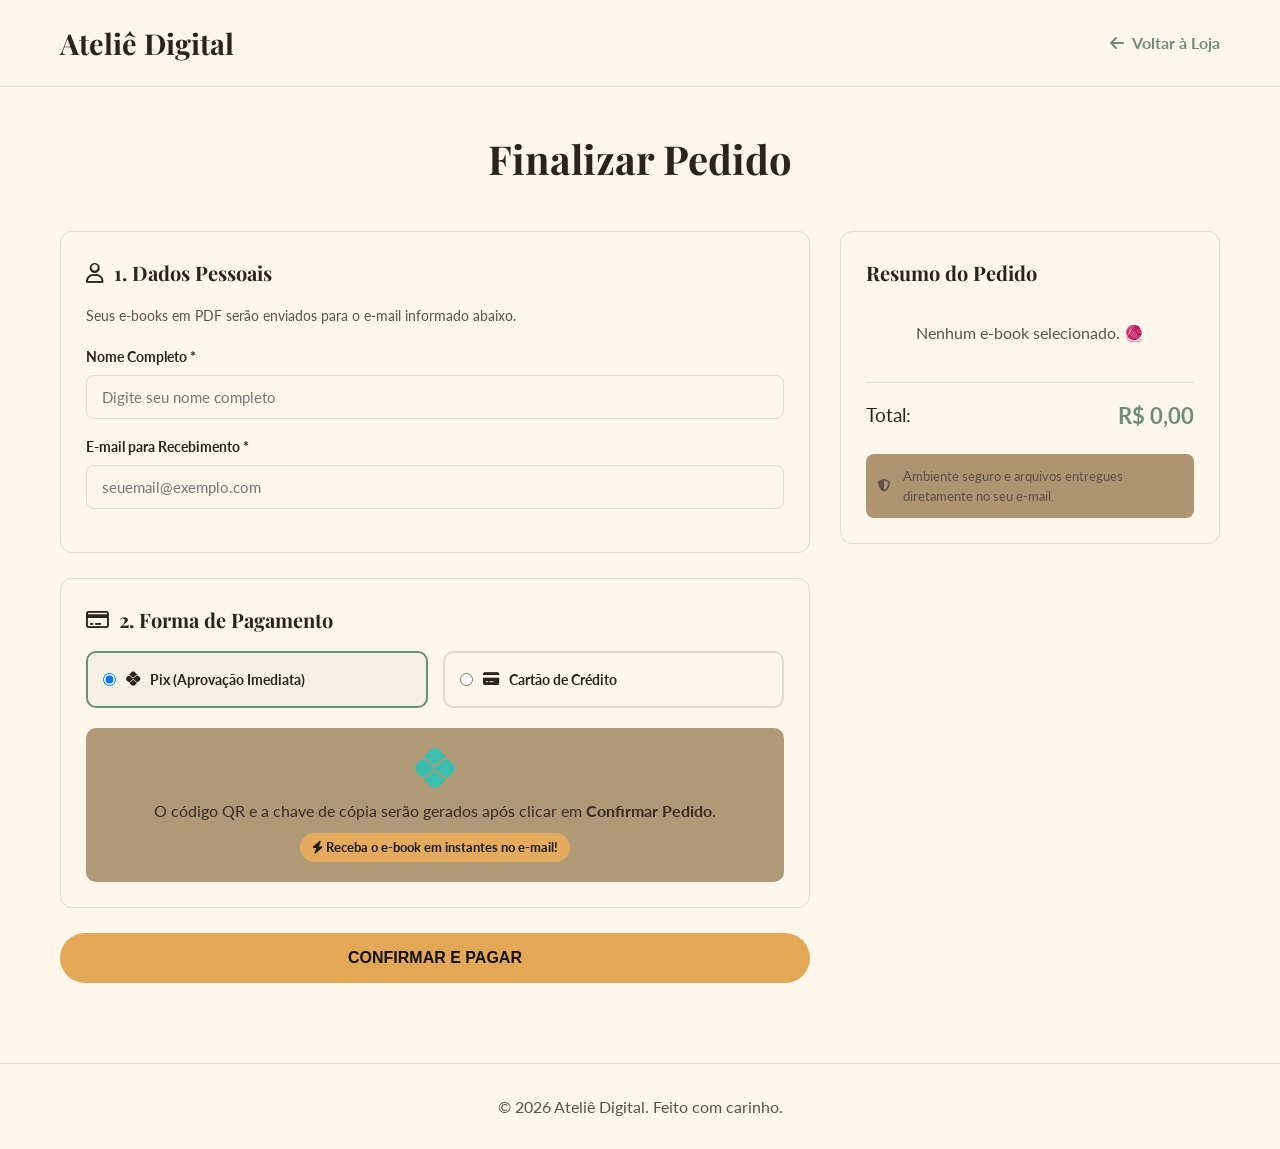
==== checkout.html @ fbca0245 "feat: adicionando funcionalidades do carrinho" ====
<!doctype html>
<html lang="pt-BR">
  <head>
    <meta charset="UTF-8" />
    <meta name="viewport" content="width=device-width, initial-scale=1.0" />
    <title>Checkout | Ateliê Digital</title>

    <link rel="preconnect" href="https://fonts.googleapis.com" />
    <link rel="preconnect" href="https://fonts.gstatic.com" crossorigin />
    <link
      href="https://fonts.googleapis.com/css2?family=Playfair+Display:wght@400;700&family=Lato:wght@300;400;700&family=Nunito:wght@500;700&display=swap"
      rel="stylesheet"
    />
    <link
      rel="stylesheet"
      href="https://cdnjs.cloudflare.com/ajax/libs/font-awesome/6.4.0/css/all.min.css"
    />
    <link rel="stylesheet" href="css/style.css" />
  </head>

  <body>
    <header class="cabecalho">
      <div class="container nav-container">
        <a href="index.html" class="logo">Ateliê Digital</a>
        <a href="index.html" class="btn-voltar-loja">
          <i class="fa-solid fa-arrow-left"></i> Voltar à Loja
        </a>
      </div>
    </header>

    <main class="container checkout-container">
      <h1 class="titulo-secao">Finalizar Pedido</h1>

      <div class="checkout-grid">
        <section class="checkout-form-section">
          <form id="checkout-form">
            <div class="checkout-card">
              <h2><i class="fa-regular fa-user"></i> 1. Dados Pessoais</h2>
              <p class="form-help-text">
                Seus e-books em PDF serão enviados para o e-mail informado
                abaixo.
              </p>

              <div class="form-group">
                <label for="nome">Nome Completo *</label>
                <input
                  type="text"
                  id="nome"
                  required
                  placeholder="Digite seu nome completo"
                />
              </div>

              <div class="form-group">
                <label for="email">E-mail para Recebimento *</label>
                <input
                  type="email"
                  id="email"
                  required
                  placeholder="seuemail@exemplo.com"
                />
              </div>
            </div>

            <div class="checkout-card">
              <h2>
                <i class="fa-regular fa-credit-card"></i> 2. Forma de Pagamento
              </h2>

              <div class="pagamento-options">
                <label class="pagamento-option active">
                  <input
                    type="radio"
                    name="forma-pagamento"
                    value="pix"
                    checked
                  />
                  <i class="fa-brands fa-pix"></i> Pix (Aprovação Imediata)
                </label>
                <label class="pagamento-option">
                  <input type="radio" name="forma-pagamento" value="cartao" />
                  <i class="fa-solid fa-credit-card"></i> Cartão de Crédito
                </label>
              </div>

              <div id="painel-pix" class="painel-pagamento">
                <div class="pix-info">
                  <i class="fa-brands fa-pix pix-icon-big"></i>
                  <p>
                    O código QR e a chave de cópia serão gerados após clicar em
                    <strong>Confirmar Pedido</strong>.
                  </p>
                  <span class="badge-rapido"
                    ><i class="fa-solid fa-bolt"></i> Receba o e-book em
                    instantes no e-mail!</span
                  >
                </div>
              </div>

              <div
                id="painel-cartao"
                class="painel-pagamento"
                style="display: none"
              >
                <div class="form-group">
                  <label for="num-cartao">Número do Cartão</label>
                  <input
                    type="text"
                    id="num-cartao"
                    placeholder="0000 0000 0000 0000"
                  />
                </div>
                <div class="form-row">
                  <div class="form-group">
                    <label for="validade">Validade</label>
                    <input type="text" id="validade" placeholder="MM/AA" />
                  </div>
                  <div class="form-group">
                    <label for="cvv">CVV</label>
                    <input type="text" id="cvv" placeholder="123" />
                  </div>
                </div>
                <div class="form-group">
                  <label for="nome-cartao">Nome no Cartão</label>
                  <input
                    type="text"
                    id="nome-cartao"
                    placeholder="Como impresso no cartão"
                  />
                </div>
              </div>
            </div>

            <button type="submit" class="btn-checkout-submit">
              Confirmar e Pagar
            </button>
          </form>
        </section>

        <aside class="checkout-summary-section">
          <div class="checkout-card summary-card">
            <h2>Resumo do Pedido</h2>
            <div id="checkout-items-list" class="summary-items"></div>

            <div class="summary-divider"></div>

            <div class="summary-total-row">
              <span>Total:</span>
              <strong id="checkout-total-price">R$ 0,00</strong>
            </div>

            <div class="garantia-box">
              <i class="fa-solid fa-shield-halved"></i>
              <p>
                Ambiente seguro e arquivos entregues diretamente no seu e-mail.
              </p>
            </div>
          </div>
        </aside>
      </div>
    </main>

    <footer class="rodape">
      <div class="container">
        <p>&copy; 2026 Ateliê Digital. Feito com carinho.</p>
      </div>
    </footer>

    <!-- APENAS ESTES DOIS SCRIPTS NO CHECKOUT -->
    <script src="js/products.js"></script>
    <script src="js/cart.js"></script>
  </body>
</html>
---- css/style.css ----
/* =========================================
   VARIÁVEIS DE CORES E TEMA
========================================= */
:root {
  --bg-primary: #fdf6eb;
  --bg-surface: #ac9570;
  --text-primary: #2d231e;
  --text-secondary: #605147;
  --brand-primary: #e9e4e3;
  --brand-secondary: #6b8e7b;
  --brand-accent: #e3a857;
  --border-color: #e8d8c8;

  --fonte-titulo: "Playfair Display", serif;
  --fonte-texto: "Lato", sans-serif;
}

body.dark-theme {
  --bg-primary: #12100e;
  --bg-surface: #231d19;
  --text-primary: #fdf6eb;
  --text-secondary: #c2b5a8;
  --brand-primary: #e9e4e3;
  --brand-secondary: #7ca48f;
  --brand-accent: #e3a857;
  --border-color: #3d322b;
}

/* =========================================
   RESET E BASE
========================================= */
* {
  margin: 0;
  padding: 0;
  box-sizing: border-box;
}

body {
  background-color: var(--bg-primary);
  color: var(--text-primary);
  font-family: var(--fonte-texto);
  line-height: 1.6;
  transition:
    background-color 0.3s ease,
    color 0.3s ease;
}

.container {
  max-width: 1200px;
  margin: 0 auto;
  padding: 0 20px;
}

h1,
h2,
h3,
.logo {
  font-family: var(--fonte-titulo);
  color: var(--text-primary);
}

a {
  text-decoration: none;
  color: inherit;
}

ul {
  list-style: none;
}

/* =========================================
   CABEÇALHO E MENU
========================================= */
.cabecalho {
  background-color: var(--bg-primary);
  padding: 20px 0;
  border-bottom: 1px solid var(--border-color);
  position: sticky;
  top: 0;
  z-index: 100;
  transition:
    background-color 0.3s,
    border-color 0.3s;
}

.nav-container {
  display: flex;
  justify-content: space-between;
  align-items: center;
}

.search-box {
  position: relative;
  display: flex;
  align-items: center;
  max-width: 260px;
  width: 100%;
}

.search-box input {
  width: 100%;
  padding: 0.65rem 2.4rem 0.65rem 1rem;
  border-radius: 20px;
  border: 1px solid var(--border-color);
  background-color: var(--bg-primary);
  color: var(--text-primary);
  font-family: "Nunito", sans-serif;
  font-size: 0.8rem;
  outline: none;
  transition:
    border-color 0.2s ease,
    box-shadow 0.2s ease;
}

.search-box input:focus {
  border-color: var(--brand-accent);
  box-shadow: 0 0 0 2px rgba(227, 168, 87, 0.2);
}

.search-box button {
  position: absolute;
  right: 8px;
  background: transparent;
  border: none;
  color: var(--brand-secondary);
  cursor: pointer;
  padding: 0.4rem;
  display: flex;
  align-items: center;
  justify-content: center;
  font-size: 0.9rem;
  transition: color 0.2s ease;
}

.search-box button i {
  pointer-events: none;
}

.search-box button:hover {
  color: var(--brand-accent);
}

.logo {
  font-size: 1.8rem;
  font-weight: 700;
}

.menu {
  display: flex;
  align-items: center;
  gap: 30px;
}

.menu ul {
  display: flex;
  align-items: center;
  gap: 30px;
}

.menu a {
  font-weight: 700;
  color: var(--text-secondary);
  transition: color 0.3s;
}

.menu a:hover {
  color: var(--brand-secondary);
}
.menu a.ativo {
  color: var(--brand-secondary) !important;
  border-bottom: 2px solid var(--brand-secondary);
  padding-bottom: 4px;
}

/* =========================================
   HERO (TEXTOS MAIS JUNTOS E CENTRALIZADOS)
========================================= */
.hero {
  background-color: var(--bg-surface);
  padding: 60px 20px; /* Reduzido de 80px para 60px para aproximar do menu */
  text-align: center;
  border-bottom: 4px solid var(--brand-secondary);
  transition:
    background-color 0.3s,
    border-color 0.3s;
}

.hero-conteudo {
  max-width: 650px;
  margin: 0 auto;
  display: flex;
  flex-direction: column;
  align-items: center;
  text-align: center;
}

.hero-conteudo h1 {
  font-size: 2.8rem;
  margin-bottom: 10px; /* Reduzido de 20px para 10px para colar no parágrafo */
  line-height: 1.2; /* Diminuído para aproximação das linhas do próprio título */
}

.hero-conteudo p {
  font-size: 1.1rem;
  margin: 0 auto 20px; /* Reduzido de 30px para 20px para colar no botão */
  line-height: 1.4; /* Linhas do parágrafo mais compactas */
  color: var(--text-primary);
}

/* =========================================
   BOTÕES
========================================= */
.btn-primario,
.btn-comprar {
  display: inline-block;
  width: auto;
  margin: 0 auto; /* Reforça o alinhamento no centro */
  background-color: var(--brand-accent);
  color: #12100e;
  padding: 12px 28px;
  border-radius: 30px;
  font-weight: 700;
  text-transform: uppercase;
  font-size: 0.9rem;
  border: none;
  cursor: pointer;
  text-align: center;
  transition:
    filter 0.3s ease,
    transform 0.2s ease;
}

.btn-primario:hover,
.btn-comprar:hover {
  filter: brightness(0.9);
  transform: translateY(-2px);
}

/* =========================================
   CATEGORIAS
========================================= */
.categorias {
  display: grid;
  grid-template-columns: repeat(auto-fit, minmax(200px, 1fr));
  gap: 20px;
  padding: 60px 20px;
}

.card-categoria {
  background-color: var(--brand-secondary);
  color: var(--bg-primary);
  padding: 30px 20px;
  text-align: center;
  border-radius: 12px;
  transition:
    transform 0.3s,
    background-color 0.3s;
}

.card-categoria:hover {
  transform: translateY(-5px);
}

.card-categoria h2 {
  color: var(--bg-primary);
  margin-bottom: 10px;
  font-size: 1.5rem;
}

/* =========================================
   VITRINE (PRODUTOS)
========================================= */
.vitrine {
  padding: 40px 20px 80px;
  width: 100%;
}

.titulo-secao {
  text-align: center;
  font-size: 2.5rem;
  margin-bottom: 40px;
}

.grid-produtos {
  display: grid;
  grid-template-columns: repeat(auto-fit, 320px);
  align-items: stretch;
  justify-content: center;
  max-width: 1200px;
  gap: 25px;
  margin: 0 auto; /* Centraliza o bloco da grid */
}

.card-produto {
  background-color: var(--bg-primary);
  border: 1px solid var(--border-color);
  border-radius: 12px;
  overflow: hidden;
  transition:
    transform 0.3s,
    border-color 0.3s,
    box-shadow 0.3s;
  display: flex;
  flex-direction: column;
  width: 100%;
}

.card-produto:hover {
  transform: translateY(-5px);
  border-color: var(--brand-secondary);
  box-shadow: 0 8px 20px rgba(0, 0, 0, 0.05);
}

.card-produto img {
  width: 100%;
  height: 200px; /* Reduzido de 220px para 160px */
  object-fit: cover;
  border-bottom: 1px solid var(--border-color);
}

.info-produto {
  padding: 15px;
  display: flex;
  flex-direction: column;
  align-items: flex-start; /* Alinha tag, título e preço à esquerda */
  text-align: left; /* Garante que o texto fique alinhado à esquerda */
  flex-grow: 1;
}

.tag {
  background-color: var(--brand-primary);
  color: #605147;
  padding: 3px 10px;
  border-radius: 20px;
  font-size: 0.75rem;
  font-weight: 700;
  margin-bottom: 10px;
}

.info-produto h3 {
  font-size: 1rem;
  margin-bottom: 10px;
  line-height: 1.3;
  flex-grow: 1;
}

.preco {
  font-size: 1.25rem;
  font-weight: 700;
  color: var(--brand-secondary);
  margin-bottom: 12px;
}

.btn-comprar {
  width: 100%;
  padding: 8px 15px;
  font-size: 0.8rem;
}

/* =========================================
   ÍCONES DE AÇÃO (TEMA E CARRINHO)
========================================= */
.icones-acao {
  display: flex;
  align-items: center;
  gap: 5px;
  border-left: 2px solid var(--border-color);
  padding-left: 20px;
}

.btn-icone {
  background: none;
  border: none;
  cursor: pointer;
  color: var(--text-secondary);
  font-size: 1.2rem;
  display: flex;
  align-items: center;
  justify-content: center;
  padding: 10px;
  border-radius: 50%;
  transition:
    background-color 0.3s,
    color 0.3s;
}

.btn-icone:hover {
  background-color: var(--border-color);
  color: var(--brand-secondary);
}

.icone-sol {
  display: none;
}
.icone-lua {
  display: block;
}

body.dark-theme .icone-sol {
  display: block;
}
body.dark-theme .icone-lua {
  display: none;
}

/*   RODAPÉ */
.rodape {
  background-color: var(--bg-primary);
  padding: 30px 20px;
  text-align: center;
  color: var(--text-secondary);
  border-top: 1px solid var(--border-color);
  transition:
    background-color 0.3s,
    border-color 0.3s,
    color 0.3s;
}

/*MODAL / GAVETA LATERAL DO CARRINHO */

/* Fundo Escuro Overlay */
.cart-modal-overlay {
  position: fixed;
  top: 0;
  left: 0;
  width: 100vw;
  height: 100vh;
  background-color: rgba(0, 0, 0, 0.5);
  backdrop-filter: blur(2px);
  z-index: 1000;
  opacity: 0;
  visibility: hidden;
  transition:
    opacity 0.3s ease,
    visibility 0.3s ease;
  display: flex;
  justify-content: flex-end;
}

.cart-modal-overlay.open {
  opacity: 1;
  visibility: visible;
}

/* Painel Lateral da Gaveta */
.cart-drawer {
  width: 100%;
  max-width: 400px;
  height: 100%;
  background-color: var(--bg-primary);
  color: var(--text-primary);
  box-shadow: -4px 0 20px rgba(0, 0, 0, 0.15);
  display: flex;
  flex-direction: column;
  transform: translateX(100%);
  transition: transform 0.3s cubic-bezier(0.16, 1, 0.3, 1);
}

.cart-modal-overlay.open .cart-drawer {
  transform: translateX(0);
}

/* Cabeçalho do Carrinho */
.cart-header {
  padding: 20px;
  border-bottom: 1px solid var(--border-color);
  display: flex;
  align-items: center;
  justify-content: space-between;
  background-color: var(--bg-surface);
}

.cart-title-wrapper {
  display: flex;
  align-items: center;
  gap: 10px;
  color: var(--text-primary);
}

.cart-title-wrapper i {
  font-size: 1.3rem;
  color: var(--brand-secondary);
}

.cart-title-wrapper h2 {
  font-size: 1.3rem;
  font-weight: 700;
}

.btn-close-cart {
  background: transparent;
  border: none;
  font-size: 1.4rem;
  color: var(--text-primary);
  cursor: pointer;
  padding: 5px;
  transition:
    color 0.2s ease,
    transform 0.2s ease;
}

.btn-close-cart:hover {
  color: var(--brand-accent);
  transform: scale(1.1);
}

/* Corpo e Lista de Itens */
.cart-body {
  flex: 1;
  overflow-y: auto;
  padding: 20px;
  display: flex;
  flex-direction: column;
  gap: 15px;
}

.cart-empty-state {
  margin: auto;
  text-align: center;
  color: var(--text-secondary);
}

.cart-empty-state i {
  font-size: 2.5rem;
  margin-bottom: 10px;
  opacity: 0.6;
}

/* Card do Item no Carrinho */
.cart-item {
  display: flex;
  align-items: center;
  gap: 12px;
  padding: 12px;
  background-color: var(--bg-primary);
  border: 1px solid var(--border-color);
  border-radius: 10px;
}

.cart-item-image {
  width: 60px;
  height: 60px;
  object-fit: cover;
  border-radius: 8px;
}

.cart-item-info {
  flex: 1;
  display: flex;
  flex-direction: column;
  gap: 4px;
}

.cart-item-title {
  font-size: 0.9rem;
  font-weight: 700;
  line-height: 1.2;
}

.cart-item-price {
  font-size: 0.95rem;
  font-weight: 700;
  color: var(--brand-secondary);
}

.cart-item-controls {
  display: flex;
  align-items: center;
  gap: 8px;
  margin-top: 4px;
}

.btn-qty {
  background-color: var(--border-color);
  border: none;
  color: var(--text-primary);
  width: 22px;
  height: 22px;
  border-radius: 50%;
  cursor: pointer;
  font-weight: bold;
  display: flex;
  align-items: center;
  justify-content: center;
  transition: background-color 0.2s;
}

.btn-qty:hover {
  background-color: var(--brand-secondary);
  color: #fff;
}

.cart-item-qty {
  font-size: 0.85rem;
  font-weight: 700;
}

.btn-remove-item {
  background: transparent;
  border: none;
  color: var(--text-secondary);
  cursor: pointer;
  padding: 6px;
  transition: color 0.2s ease;
}

.btn-remove-item:hover {
  color: #d9534f;
}

/* Rodapé e Botão de Checkout */
.cart-footer {
  padding: 20px;
  border-top: 1px solid var(--border-color);
  background-color: var(--bg-primary);
  display: flex;
  flex-direction: column;
  gap: 15px;
}

.cart-subtotal {
  display: flex;
  justify-content: space-between;
  align-items: center;
  font-size: 1.1rem;
}

.cart-subtotal strong {
  font-size: 1.3rem;
  color: var(--brand-secondary);
}

.btn-checkout {
  width: 100%;
  background-color: var(--brand-accent);
  color: #12100e;
  border: none;
  padding: 14px;
  border-radius: 30px;
  font-weight: 700;
  text-transform: uppercase;
  font-size: 0.9rem;
  cursor: pointer;
  transition:
    filter 0.2s,
    transform 0.2s;
}

.btn-checkout:hover {
  filter: brightness(0.9);
  transform: translateY(-2px);
}

/* Badge do Carrinho no Ícone do Cabeçalho */
.cart-badge {
  position: absolute;
  top: -2px;
  right: -2px;
  background-color: var(--brand-accent);
  color: #12100e;
  font-size: 0.7rem;
  font-weight: 700;
  width: 18px;
  height: 18px;
  border-radius: 50%;
  display: flex;
  align-items: center;
  justify-content: center;
}

.btn-icone {
  position: relative; /* Necessário para posicionar o badge no ícone */
}

/* =========================================
   RESPONSIVIDADE (CELULAR)
========================================= */
@media (max-width: 768px) {
  .nav-container {
    flex-direction: column;
    gap: 15px;
  }
  .menu {
    flex-direction: column;
    gap: 15px;
  }
  .menu ul {
    gap: 15px;
    flex-wrap: wrap;
    justify-content: center;
  }
  .icones-acao {
    border-left: none;
    padding-left: 0;
    border-top: 1px solid var(--border-color);
    padding-top: 15px;
    width: 100%;
    justify-content: center;
  }
  .hero-conteudo h1 {
    font-size: 2.2rem;
  }
}

.filtro-btn.ativo {
  color: var(--brand-accent) !important;
  border-bottom: 2px solid var(--brand-accent);
  padding-bottom: 2px;
}

.container-abas {
  display: flex;
  justify-content: center;
  gap: 15px;
  margin-bottom: 35px;
  flex-wrap: wrap;
}

/* =========================================
   PÁGINA DE CHECKOUT
========================================= */
.checkout-container {
  padding-top: 40px;
  padding-bottom: 80px;
}

.btn-voltar-loja {
  font-weight: 700;
  color: var(--brand-secondary);
  display: flex;
  align-items: center;
  gap: 8px;
  transition: color 0.2s;
}

.btn-voltar-loja:hover {
  color: var(--brand-accent);
}

.checkout-grid {
  display: grid;
  grid-template-columns: 1fr 380px;
  gap: 30px;
  margin-top: 30px;
}

.checkout-card {
  background-color: var(--bg-primary);
  border: 1px solid var(--border-color);
  border-radius: 12px;
  padding: 25px;
  margin-bottom: 25px;
}

.checkout-card h2 {
  font-size: 1.25rem;
  margin-bottom: 15px;
  display: flex;
  align-items: center;
  gap: 10px;
  color: var(--text-primary);
}

.form-help-text {
  font-size: 0.9rem;
  color: var(--text-secondary);
  margin-bottom: 20px;
}

.form-group {
  display: flex;
  flex-direction: column;
  gap: 6px;
  margin-bottom: 18px;
}

.form-row {
  display: grid;
  grid-template-columns: 1fr 1fr;
  gap: 15px;
}

.form-group label {
  font-size: 0.85rem;
  font-weight: 700;
  color: var(--text-primary);
}

.form-group input {
  padding: 12px 15px;
  border-radius: 8px;
  border: 1px solid var(--border-color);
  background-color: var(--bg-primary);
  color: var(--text-primary);
  font-family: inherit;
  font-size: 0.95rem;
  outline: none;
  transition: border-color 0.2s;
}

.form-group input:focus {
  border-color: var(--brand-accent);
}

/* Opções de Pagamento (Tabs/Radios) */
.pagamento-options {
  display: grid;
  grid-template-columns: 1fr 1fr;
  gap: 15px;
  margin-bottom: 20px;
}

.pagamento-option {
  border: 2px solid var(--border-color);
  padding: 15px;
  border-radius: 10px;
  cursor: pointer;
  display: flex;
  align-items: center;
  gap: 10px;
  font-weight: 700;
  font-size: 0.9rem;
  transition:
    border-color 0.2s,
    background-color 0.2s;
}

.pagamento-option:hover,
.pagamento-option.active {
  border-color: var(--brand-secondary);
  background-color: rgba(107, 142, 123, 0.05);
}

/* Painéis de Pagamento */
.painel-pagamento {
  background-color: var(--bg-surface);
  padding: 20px;
  border-radius: 10px;
  opacity: 0.95;
}

.pix-info {
  text-align: center;
  display: flex;
  flex-direction: column;
  align-items: center;
  gap: 10px;
}

.pix-icon-big {
  font-size: 2.5rem;
  color: #32bcad;
}

.badge-rapido {
  display: inline-block;
  background-color: var(--brand-accent);
  color: #12100e;
  padding: 4px 12px;
  border-radius: 20px;
  font-size: 0.8rem;
  font-weight: 700;
}

/* Resumo do Pedido */
.summary-items {
  display: flex;
  flex-direction: column;
  gap: 12px;
  max-height: 300px;
  overflow-y: auto;
  margin-bottom: 20px;
}

.summary-item {
  display: flex;
  align-items: center;
  gap: 12px;
}

.summary-item img {
  width: 50px;
  height: 50px;
  object-fit: cover;
  border-radius: 6px;
}

.summary-item-info {
  flex: 1;
}

.summary-item-info h4 {
  font-size: 0.85rem;
  font-weight: 700;
}

.summary-item-info span {
  font-size: 0.8rem;
  color: var(--text-secondary);
}

.summary-divider {
  height: 1px;
  background-color: var(--border-color);
  margin: 15px 0;
}

.summary-total-row {
  display: flex;
  justify-content: space-between;
  align-items: center;
  font-size: 1.2rem;
  margin-bottom: 20px;
}

.summary-total-row strong {
  color: var(--brand-secondary);
  font-size: 1.4rem;
}

.garantia-box {
  display: flex;
  align-items: center;
  gap: 12px;
  padding: 12px;
  background-color: var(--bg-surface);
  border-radius: 8px;
  font-size: 0.8rem;
  color: var(--text-secondary);
}

.btn-checkout-submit {
  width: 100%;
  background-color: var(--brand-accent);
  color: #12100e;
  border: none;
  padding: 16px;
  border-radius: 30px;
  font-weight: 700;
  text-transform: uppercase;
  font-size: 1rem;
  cursor: pointer;
  transition:
    filter 0.2s,
    transform 0.2s;
}

.btn-checkout-submit:hover {
  filter: brightness(0.9);
  transform: translateY(-2px);
}

@media (max-width: 900px) {
  .checkout-grid {
    grid-template-columns: 1fr;
  }
}
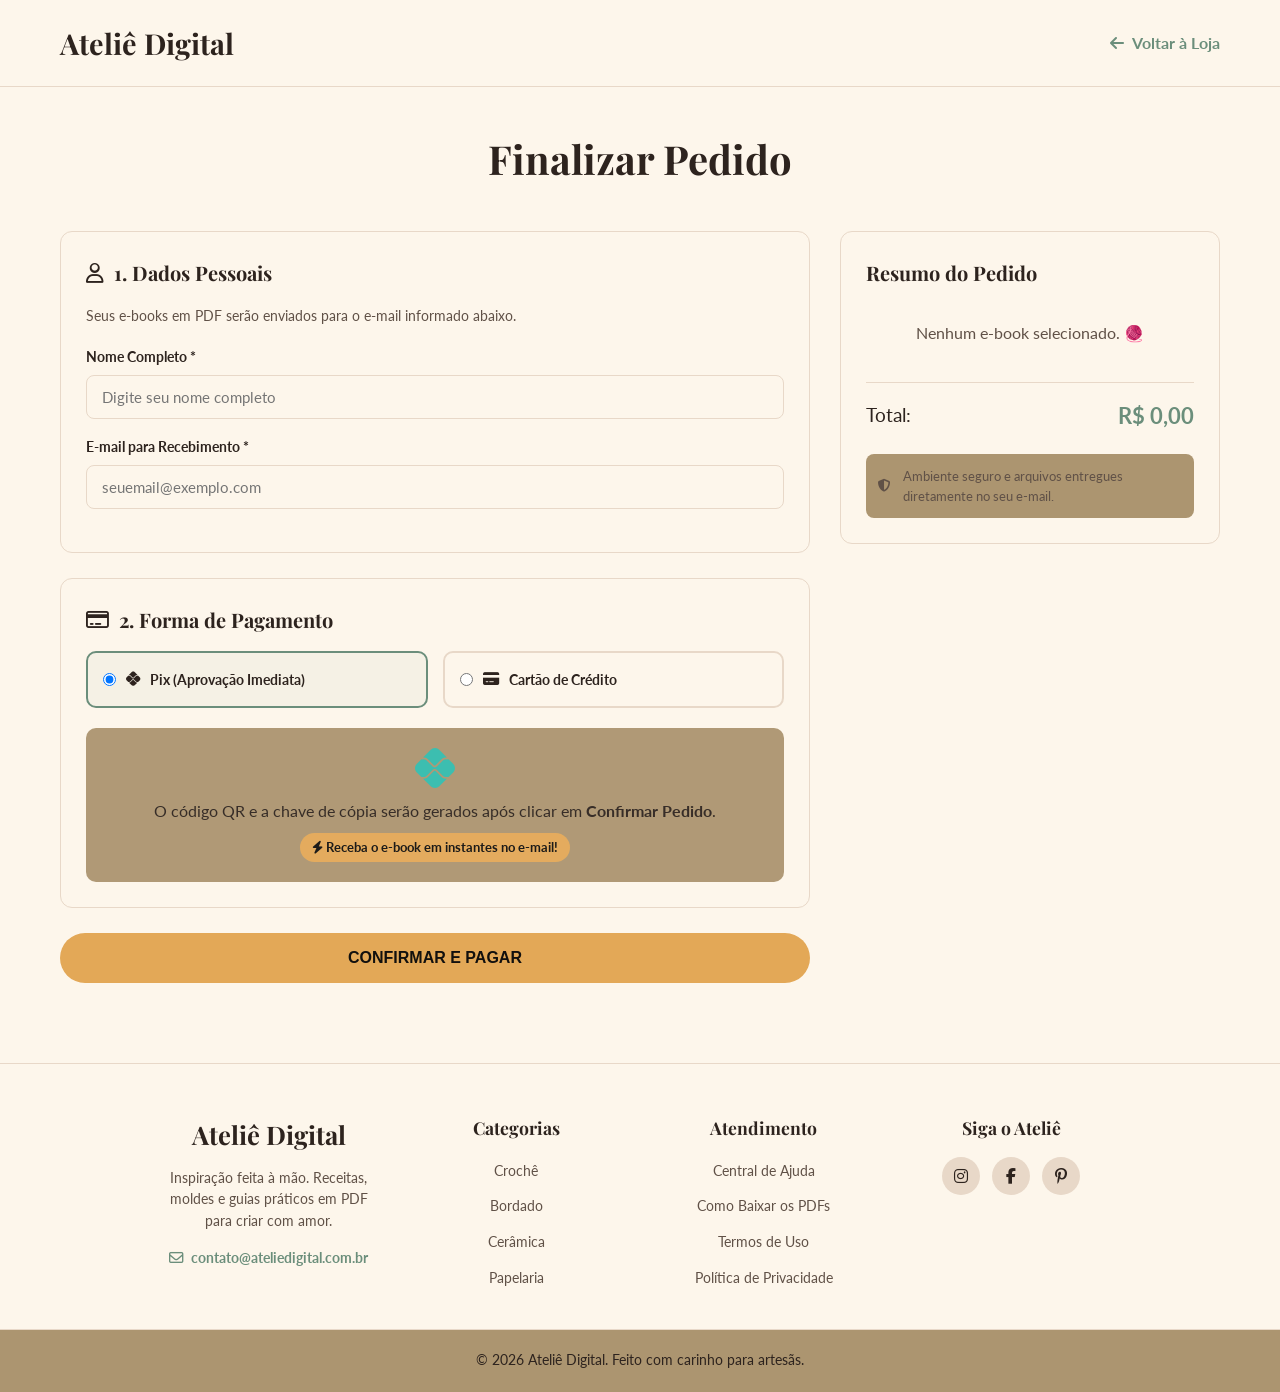
==== commit 3a6aa55a: "feat:ajustando footer" ====
--- a/checkout.html
+++ b/checkout.html
@@ -4,9 +4,6 @@
     <meta charset="UTF-8" />
     <meta name="viewport" content="width=device-width, initial-scale=1.0" />
     <title>Checkout | Ateliê Digital</title>
-
-    <link rel="preconnect" href="https://fonts.googleapis.com" />
-    <link rel="preconnect" href="https://fonts.gstatic.com" crossorigin />
     <link
       href="https://fonts.googleapis.com/css2?family=Playfair+Display:wght@400;700&family=Lato:wght@300;400;700&family=Nunito:wght@500;700&display=swap"
       rel="stylesheet"
@@ -16,6 +13,9 @@
       href="https://cdnjs.cloudflare.com/ajax/libs/font-awesome/6.4.0/css/all.min.css"
     />
     <link rel="stylesheet" href="css/style.css" />
+    <link rel="stylesheet" href="css/responsive.css" />
+    <script src="js/products.js"></script>
+    <script src="js/cart.js"></script>
   </head>
 
   <body>
@@ -161,13 +161,76 @@
     </main>
 
     <footer class="rodape">
-      <div class="container">
-        <p>&copy; 2026 Ateliê Digital. Feito com carinho.</p>
+      <div class="container rodape-container">
+        <!-- Coluna 1: Marca e Contato -->
+        <div class="rodape-coluna">
+          <h3 class="rodape-logo">Ateliê Digital</h3>
+          <p class="rodape-descricao">
+            Inspiração feita à mão. Receitas, moldes e guias práticos em PDF
+            para criar com amor.
+          </p>
+          <p class="rodape-contato">
+            <i class="fa-regular fa-envelope"></i> contato@ateliedigital.com.br
+          </p>
+        </div>
+
+        <!-- Coluna 2: Navegação Rápida -->
+        <div class="rodape-coluna">
+          <h4>Categorias</h4>
+          <ul>
+            <li><a href="#croche">Crochê</a></li>
+            <li><a href="#bordado">Bordado</a></li>
+            <li><a href="#ceramica">Cerâmica</a></li>
+            <li><a href="#papelaria">Papelaria</a></li>
+          </ul>
+        </div>
+
+        <!-- Coluna 3: Suporte e Institucional -->
+        <div class="rodape-coluna">
+          <h4>Atendimento</h4>
+          <ul>
+            <li><a href="#">Central de Ajuda</a></li>
+            <li><a href="#">Como Baixar os PDFs</a></li>
+            <li><a href="#">Termos de Uso</a></li>
+            <li><a href="#">Política de Privacidade</a></li>
+          </ul>
+        </div>
+
+        <!-- Coluna 4: Redes Sociais -->
+        <div class="rodape-coluna">
+          <h4>Siga o Ateliê</h4>
+          <div class="redes-sociais">
+            <a
+              href="https://instagram.com"
+              target="_blank"
+              aria-label="Instagram"
+            >
+              <i class="fa-brands fa-instagram"></i>
+            </a>
+            <a
+              href="https://facebook.com"
+              target="_blank"
+              aria-label="Facebook"
+            >
+              <i class="fa-brands fa-facebook-f"></i>
+            </a>
+            <a
+              href="https://pinterest.com"
+              target="_blank"
+              aria-label="Pinterest"
+            >
+              <i class="fa-brands fa-pinterest-p"></i>
+            </a>
+          </div>
+        </div>
+      </div>
+
+      <!-- Copia e Direitos Autorais -->
+      <div class="rodape-bottom">
+        <div class="container">
+          <p>&copy; 2026 Ateliê Digital. Feito com carinho para artesãs.</p>
+        </div>
       </div>
     </footer>
-
-    <!-- APENAS ESTES DOIS SCRIPTS NO CHECKOUT -->
-    <script src="js/products.js"></script>
-    <script src="js/cart.js"></script>
   </body>
 </html>
--- a/css/style.css
+++ b/css/style.css
@@ -1,5 +1,5 @@
 /* =========================================
-   VARIÁVEIS DE CORES E TEMA
+   VARIÁVEIS DE CORES E TEMA (MANTIDAS)
 ========================================= */
 :root {
   --bg-primary: #fdf6eb;
@@ -166,6 +166,7 @@
 .menu a:hover {
   color: var(--brand-secondary);
 }
+
 .menu a.ativo {
   color: var(--brand-secondary) !important;
   border-bottom: 2px solid var(--brand-secondary);
@@ -173,11 +174,11 @@
 }
 
 /* =========================================
-   HERO (TEXTOS MAIS JUNTOS E CENTRALIZADOS)
+   HERO (BANNER PRINCIPAL)
 ========================================= */
 .hero {
   background-color: var(--bg-surface);
-  padding: 60px 20px; /* Reduzido de 80px para 60px para aproximar do menu */
+  padding: 60px 20px;
   text-align: center;
   border-bottom: 4px solid var(--brand-secondary);
   transition:
@@ -196,14 +197,14 @@
 
 .hero-conteudo h1 {
   font-size: 2.8rem;
-  margin-bottom: 10px; /* Reduzido de 20px para 10px para colar no parágrafo */
-  line-height: 1.2; /* Diminuído para aproximação das linhas do próprio título */
+  margin-bottom: 10px;
+  line-height: 1.2;
 }
 
 .hero-conteudo p {
   font-size: 1.1rem;
-  margin: 0 auto 20px; /* Reduzido de 30px para 20px para colar no botão */
-  line-height: 1.4; /* Linhas do parágrafo mais compactas */
+  margin: 0 auto 20px;
+  line-height: 1.4;
   color: var(--text-primary);
 }
 
@@ -214,7 +215,7 @@
 .btn-comprar {
   display: inline-block;
   width: auto;
-  margin: 0 auto; /* Reforça o alinhamento no centro */
+  margin: 0 auto;
   background-color: var(--brand-accent);
   color: #12100e;
   padding: 12px 28px;
@@ -288,7 +289,7 @@
   justify-content: center;
   max-width: 1200px;
   gap: 25px;
-  margin: 0 auto; /* Centraliza o bloco da grid */
+  margin: 0 auto;
 }
 
 .card-produto {
@@ -313,7 +314,7 @@
 
 .card-produto img {
   width: 100%;
-  height: 200px; /* Reduzido de 220px para 160px */
+  height: 200px;
   object-fit: cover;
   border-bottom: 1px solid var(--border-color);
 }
@@ -322,8 +323,8 @@
   padding: 15px;
   display: flex;
   flex-direction: column;
-  align-items: flex-start; /* Alinha tag, título e preço à esquerda */
-  text-align: left; /* Garante que o texto fique alinhado à esquerda */
+  align-items: flex-start;
+  text-align: left;
   flex-grow: 1;
 }
 
@@ -379,6 +380,7 @@
   justify-content: center;
   padding: 10px;
   border-radius: 50%;
+  position: relative;
   transition:
     background-color 0.3s,
     color 0.3s;
@@ -403,22 +405,9 @@
   display: none;
 }
 
-/*   RODAPÉ */
-.rodape {
-  background-color: var(--bg-primary);
-  padding: 30px 20px;
-  text-align: center;
-  color: var(--text-secondary);
-  border-top: 1px solid var(--border-color);
-  transition:
-    background-color 0.3s,
-    border-color 0.3s,
-    color 0.3s;
-}
-
-/*MODAL / GAVETA LATERAL DO CARRINHO */
-
-/* Fundo Escuro Overlay */
+/* =========================================
+   MODAL / GAVETA LATERAL DO CARRINHO
+========================================= */
 .cart-modal-overlay {
   position: fixed;
   top: 0;
@@ -442,7 +431,6 @@
   visibility: visible;
 }
 
-/* Painel Lateral da Gaveta */
 .cart-drawer {
   width: 100%;
   max-width: 400px;
@@ -460,7 +448,6 @@
   transform: translateX(0);
 }
 
-/* Cabeçalho do Carrinho */
 .cart-header {
   padding: 20px;
   border-bottom: 1px solid var(--border-color);
@@ -504,7 +491,6 @@
   transform: scale(1.1);
 }
 
-/* Corpo e Lista de Itens */
 .cart-body {
   flex: 1;
   overflow-y: auto;
@@ -526,7 +512,6 @@
   opacity: 0.6;
 }
 
-/* Card do Item no Carrinho */
 .cart-item {
   display: flex;
   align-items: center;
@@ -608,7 +593,6 @@
   color: #d9534f;
 }
 
-/* Rodapé e Botão de Checkout */
 .cart-footer {
   padding: 20px;
   border-top: 1px solid var(--border-color);
@@ -651,7 +635,6 @@
   transform: translateY(-2px);
 }
 
-/* Badge do Carrinho no Ícone do Cabeçalho */
 .cart-badge {
   position: absolute;
   top: -2px;
@@ -668,54 +651,6 @@
   justify-content: center;
 }
 
-.btn-icone {
-  position: relative; /* Necessário para posicionar o badge no ícone */
-}
-
-/* =========================================
-   RESPONSIVIDADE (CELULAR)
-========================================= */
-@media (max-width: 768px) {
-  .nav-container {
-    flex-direction: column;
-    gap: 15px;
-  }
-  .menu {
-    flex-direction: column;
-    gap: 15px;
-  }
-  .menu ul {
-    gap: 15px;
-    flex-wrap: wrap;
-    justify-content: center;
-  }
-  .icones-acao {
-    border-left: none;
-    padding-left: 0;
-    border-top: 1px solid var(--border-color);
-    padding-top: 15px;
-    width: 100%;
-    justify-content: center;
-  }
-  .hero-conteudo h1 {
-    font-size: 2.2rem;
-  }
-}
-
-.filtro-btn.ativo {
-  color: var(--brand-accent) !important;
-  border-bottom: 2px solid var(--brand-accent);
-  padding-bottom: 2px;
-}
-
-.container-abas {
-  display: flex;
-  justify-content: center;
-  gap: 15px;
-  margin-bottom: 35px;
-  flex-wrap: wrap;
-}
-
 /* =========================================
    PÁGINA DE CHECKOUT
 ========================================= */
@@ -802,7 +737,7 @@
   border-color: var(--brand-accent);
 }
 
-/* Opções de Pagamento (Tabs/Radios) */
+/* Opções de Pagamento */
 .pagamento-options {
   display: grid;
   grid-template-columns: 1fr 1fr;
@@ -831,7 +766,6 @@
   background-color: rgba(107, 142, 123, 0.05);
 }
 
-/* Painéis de Pagamento */
 .painel-pagamento {
   background-color: var(--bg-surface);
   padding: 20px;
@@ -862,7 +796,6 @@
   font-weight: 700;
 }
 
-/* Resumo do Pedido */
 .summary-items {
   display: flex;
   flex-direction: column;
@@ -950,8 +883,125 @@
   transform: translateY(-2px);
 }
 
-@media (max-width: 900px) {
-  .checkout-grid {
-    grid-template-columns: 1fr;
-  }
-}
+/* =========================================
+   RODAPÉ CENTRALIZADO E ENQUADRADO
+========================================= */
+.rodape {
+  background-color: var(--bg-primary);
+  border-top: 1px solid var(--border-color);
+  padding-top: 50px;
+  color: var(--text-secondary);
+  width: 100%;
+  text-align: center;
+  transition:
+    background-color 0.3s,
+    border-color 0.3s,
+    color 0.3s;
+}
+
+/* Força a caixa interna do rodapé a alinhar perfeitamente com a vitrine */
+.rodape-container {
+  display: flex;
+  flex-wrap: wrap;
+  justify-content: space-around;
+  align-items: flex-start;
+  gap: 30px;
+  padding-bottom: 40px;
+  max-width: 1000px; /* Alinha perfeitamente com o limite dos cards */
+  margin: 0 auto !important; /* Garante a centralização na tela */
+  padding-left: 20px;
+  padding-right: 20px;
+}
+
+.rodape-coluna {
+  display: flex;
+  flex-direction: column;
+  align-items: center;
+  text-align: center;
+  flex: 1 1 200px; /* Distribuição uniforme e centralizada */
+  max-width: 260px;
+}
+
+.rodape-coluna h3.rodape-logo {
+  font-size: 1.6rem;
+  margin-bottom: 12px;
+  color: var(--text-primary);
+}
+
+.rodape-coluna h4 {
+  font-family: var(--fonte-titulo);
+  font-size: 1.1rem;
+  margin-bottom: 15px;
+  color: var(--text-primary);
+}
+
+.rodape-descricao {
+  font-size: 0.9rem;
+  line-height: 1.5;
+  margin-bottom: 15px;
+  text-align: center;
+}
+
+.rodape-contato {
+  font-size: 0.9rem;
+  font-weight: 700;
+  color: var(--brand-secondary);
+  display: flex;
+  align-items: center;
+  justify-content: center;
+  gap: 8px;
+}
+
+.rodape-coluna ul {
+  display: flex;
+  flex-direction: column;
+  align-items: center;
+  gap: 10px;
+  padding: 0;
+}
+
+.rodape-coluna ul a {
+  font-size: 0.9rem;
+  transition: color 0.2s ease;
+}
+
+.rodape-coluna ul a:hover {
+  color: var(--brand-secondary);
+}
+
+.redes-sociais {
+  display: flex;
+  justify-content: center;
+  gap: 12px;
+}
+
+.redes-sociais a {
+  width: 38px;
+  height: 38px;
+  border-radius: 50%;
+  background-color: var(--border-color);
+  color: var(--text-primary);
+  display: flex;
+  align-items: center;
+  justify-content: center;
+  font-size: 1rem;
+  transition:
+    background-color 0.3s ease,
+    color 0.3s ease,
+    transform 0.2s ease;
+}
+
+.redes-sociais a:hover {
+  background-color: var(--brand-secondary);
+  color: #fff;
+  transform: translateY(-3px);
+}
+
+.rodape-bottom {
+  border-top: 1px solid var(--border-color);
+  padding: 20px 0;
+  text-align: center;
+  font-size: 0.85rem;
+  background-color: var(--bg-surface);
+  color: var(--text-primary);
+}
--- a/css/responsive.css
+++ b/css/responsive.css
@@ -0,0 +1,46 @@
+@media (max-width: 768px) {
+  .nav-container {
+    flex-direction: column;
+    gap: 15px;
+  }
+  .menu {
+    flex-direction: column;
+    gap: 15px;
+  }
+  .menu ul {
+    gap: 15px;
+    flex-wrap: wrap;
+    justify-content: center;
+  }
+  .icones-acao {
+    border-left: none;
+    padding-left: 0;
+    border-top: 1px solid var(--border-color);
+    padding-top: 15px;
+    width: 100%;
+    justify-content: center;
+  }
+  .hero-conteudo h1 {
+    font-size: 2.2rem;
+  }
+}
+
+.filtro-btn.ativo {
+  color: var(--brand-accent) !important;
+  border-bottom: 2px solid var(--brand-accent);
+  padding-bottom: 2px;
+}
+
+.container-abas {
+  display: flex;
+  justify-content: center;
+  gap: 15px;
+  margin-bottom: 35px;
+  flex-wrap: wrap;
+}
+
+@media (max-width: 900px) {
+  .checkout-grid {
+    grid-template-columns: 1fr;
+  }
+}
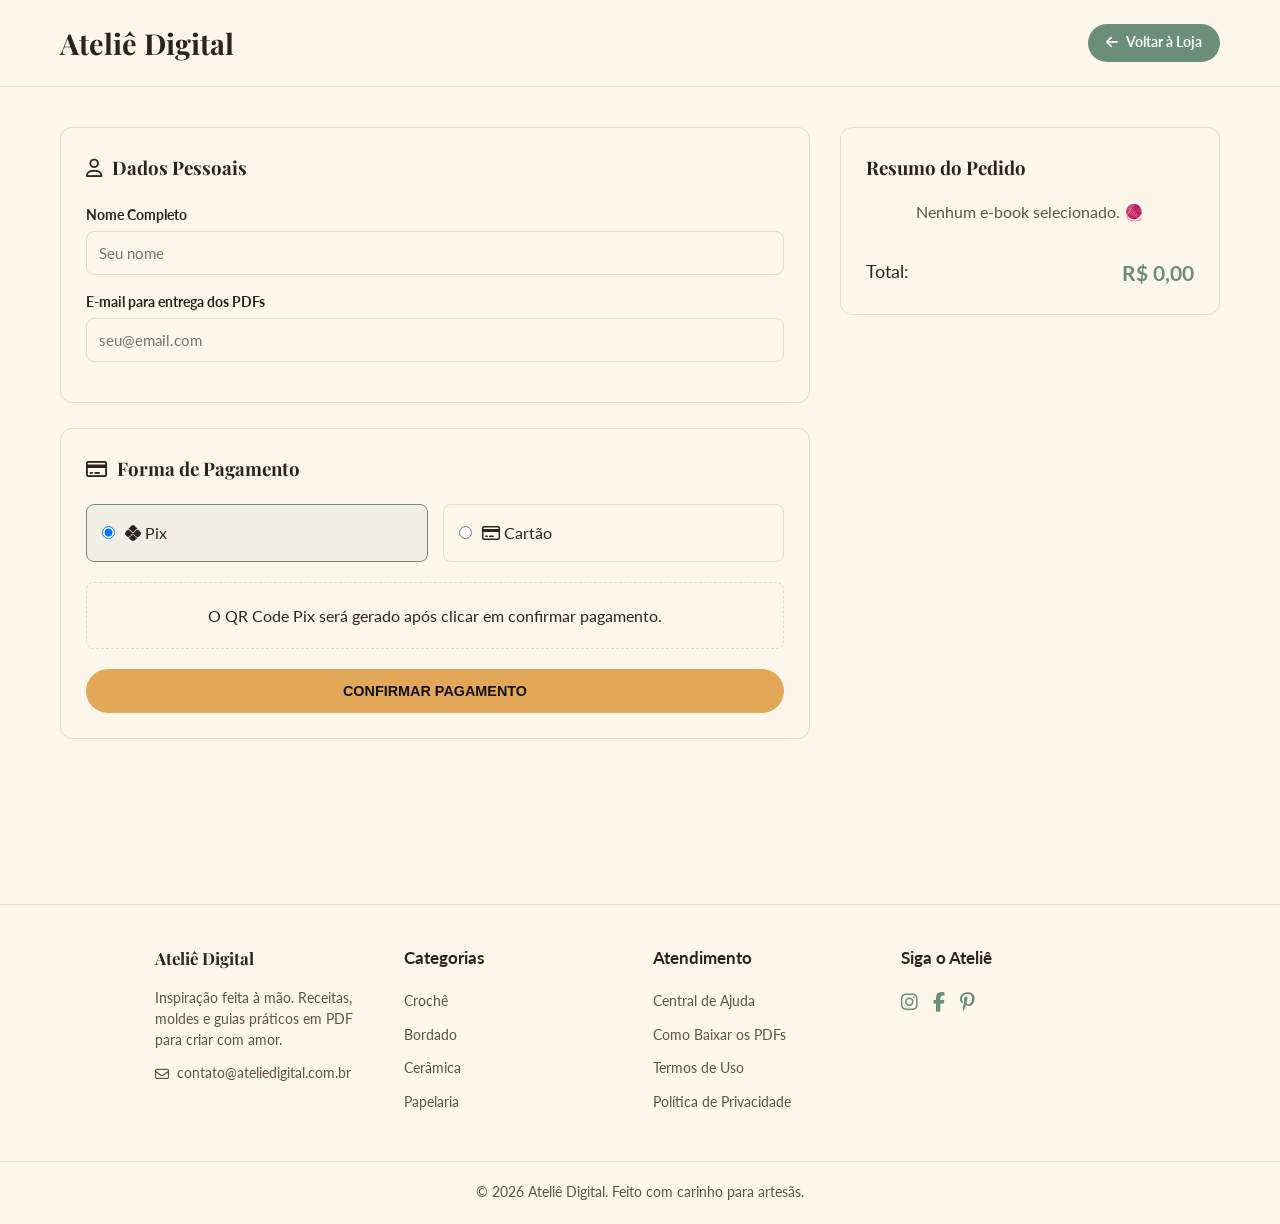
==== commit 9746e8fd: "feat: ajustes de responsividade, layout do rodape e correcoes do checkout" ====
--- a/checkout.html
+++ b/checkout.html
@@ -3,7 +3,7 @@
   <head>
     <meta charset="UTF-8" />
     <meta name="viewport" content="width=device-width, initial-scale=1.0" />
-    <title>Checkout | Ateliê Digital</title>
+    <title>Ateliê Digital | Finalizar Compra</title>
     <link
       href="https://fonts.googleapis.com/css2?family=Playfair+Display:wght@400;700&family=Lato:wght@300;400;700&family=Nunito:wght@500;700&display=swap"
       rel="stylesheet"
@@ -13,156 +13,97 @@
       href="https://cdnjs.cloudflare.com/ajax/libs/font-awesome/6.4.0/css/all.min.css"
     />
     <link rel="stylesheet" href="css/style.css" />
-    <link rel="stylesheet" href="css/responsive.css" />
-    <script src="js/products.js"></script>
-    <script src="js/cart.js"></script>
+    <link rel="stylesheet" href="css/responsive.css">
   </head>
 
   <body>
     <header class="cabecalho">
       <div class="container nav-container">
         <a href="index.html" class="logo">Ateliê Digital</a>
-        <a href="index.html" class="btn-voltar-loja">
+        <a href="index.html" class="btn-voltar">
           <i class="fa-solid fa-arrow-left"></i> Voltar à Loja
         </a>
       </div>
     </header>
 
-    <main class="container checkout-container">
-      <h1 class="titulo-secao">Finalizar Pedido</h1>
+    <main class="container">
+      <form id="checkout-form" class="checkout-grid">
+        <div class="checkout-left">
+          <div class="checkout-section">
+            <h3><i class="fa-regular fa-user"></i> Dados Pessoais</h3>
+            <div class="form-group">
+              <label for="nome">Nome Completo</label>
+              <input type="text" id="nome" required placeholder="Seu nome" />
+            </div>
+            <div class="form-group">
+              <label for="email">E-mail para entrega dos PDFs</label>
+              <input
+                type="email"
+                id="email"
+                required
+                placeholder="seu@email.com"
+              />
+            </div>
+          </div>
 
-      <div class="checkout-grid">
-        <section class="checkout-form-section">
-          <form id="checkout-form">
-            <div class="checkout-card">
-              <h2><i class="fa-regular fa-user"></i> 1. Dados Pessoais</h2>
-              <p class="form-help-text">
-                Seus e-books em PDF serão enviados para o e-mail informado
-                abaixo.
+          <div class="checkout-section">
+            <h3>
+              <i class="fa-regular fa-credit-card"></i> Forma de Pagamento
+            </h3>
+            <div class="pagamento-options">
+              <label class="pagamento-option active">
+                <input
+                  type="radio"
+                  name="forma-pagamento"
+                  value="pix"
+                  checked
+                />
+                <span><i class="fa-brands fa-pix"></i> Pix</span>
+              </label>
+              <label class="pagamento-option">
+                <input type="radio" name="forma-pagamento" value="cartao" />
+                <span><i class="fa-regular fa-credit-card"></i> Cartão</span>
+              </label>
+            </div>
+
+            <div id="painel-pix" class="painel-pagamento">
+              <p>
+                O QR Code Pix será gerado após clicar em confirmar pagamento.
               </p>
+            </div>
 
+            <div
+              id="painel-cartao"
+              class="painel-pagamento"
+              style="display: none"
+            >
               <div class="form-group">
-                <label for="nome">Nome Completo *</label>
-                <input
-                  type="text"
-                  id="nome"
-                  required
-                  placeholder="Digite seu nome completo"
-                />
-              </div>
-
-              <div class="form-group">
-                <label for="email">E-mail para Recebimento *</label>
-                <input
-                  type="email"
-                  id="email"
-                  required
-                  placeholder="seuemail@exemplo.com"
-                />
+                <label>Número do Cartão</label>
+                <input type="text" placeholder="0000 0000 0000 0000" />
               </div>
             </div>
 
-            <div class="checkout-card">
-              <h2>
-                <i class="fa-regular fa-credit-card"></i> 2. Forma de Pagamento
-              </h2>
+            <button type="submit" class="btn-checkout" style="margin-top: 20px">
+              Confirmar Pagamento
+            </button>
+          </div>
+        </div>
 
-              <div class="pagamento-options">
-                <label class="pagamento-option active">
-                  <input
-                    type="radio"
-                    name="forma-pagamento"
-                    value="pix"
-                    checked
-                  />
-                  <i class="fa-brands fa-pix"></i> Pix (Aprovação Imediata)
-                </label>
-                <label class="pagamento-option">
-                  <input type="radio" name="forma-pagamento" value="cartao" />
-                  <i class="fa-solid fa-credit-card"></i> Cartão de Crédito
-                </label>
-              </div>
-
-              <div id="painel-pix" class="painel-pagamento">
-                <div class="pix-info">
-                  <i class="fa-brands fa-pix pix-icon-big"></i>
-                  <p>
-                    O código QR e a chave de cópia serão gerados após clicar em
-                    <strong>Confirmar Pedido</strong>.
-                  </p>
-                  <span class="badge-rapido"
-                    ><i class="fa-solid fa-bolt"></i> Receba o e-book em
-                    instantes no e-mail!</span
-                  >
-                </div>
-              </div>
-
-              <div
-                id="painel-cartao"
-                class="painel-pagamento"
-                style="display: none"
-              >
-                <div class="form-group">
-                  <label for="num-cartao">Número do Cartão</label>
-                  <input
-                    type="text"
-                    id="num-cartao"
-                    placeholder="0000 0000 0000 0000"
-                  />
-                </div>
-                <div class="form-row">
-                  <div class="form-group">
-                    <label for="validade">Validade</label>
-                    <input type="text" id="validade" placeholder="MM/AA" />
-                  </div>
-                  <div class="form-group">
-                    <label for="cvv">CVV</label>
-                    <input type="text" id="cvv" placeholder="123" />
-                  </div>
-                </div>
-                <div class="form-group">
-                  <label for="nome-cartao">Nome no Cartão</label>
-                  <input
-                    type="text"
-                    id="nome-cartao"
-                    placeholder="Como impresso no cartão"
-                  />
-                </div>
-              </div>
-            </div>
-
-            <button type="submit" class="btn-checkout-submit">
-              Confirmar e Pagar
-            </button>
-          </form>
-        </section>
-
-        <aside class="checkout-summary-section">
-          <div class="checkout-card summary-card">
-            <h2>Resumo do Pedido</h2>
-            <div id="checkout-items-list" class="summary-items"></div>
-
-            <div class="summary-divider"></div>
-
-            <div class="summary-total-row">
+        <div class="checkout-right">
+          <div class="summary-card">
+            <h3>Resumo do Pedido</h3>
+            <div id="checkout-items-list"></div>
+            <div class="cart-subtotal" style="margin-top: 15px">
               <span>Total:</span>
               <strong id="checkout-total-price">R$ 0,00</strong>
             </div>
-
-            <div class="garantia-box">
-              <i class="fa-solid fa-shield-halved"></i>
-              <p>
-                Ambiente seguro e arquivos entregues diretamente no seu e-mail.
-              </p>
-            </div>
           </div>
-        </aside>
-      </div>
+        </div>
+      </form>
     </main>
 
     <footer class="rodape">
-      <div class="container rodape-container">
-        <!-- Coluna 1: Marca e Contato -->
+      <div class="rodape-container">
         <div class="rodape-coluna">
           <h3 class="rodape-logo">Ateliê Digital</h3>
           <p class="rodape-descricao">
@@ -174,7 +115,6 @@
           </p>
         </div>
 
-        <!-- Coluna 2: Navegação Rápida -->
         <div class="rodape-coluna">
           <h4>Categorias</h4>
           <ul>
@@ -185,7 +125,6 @@
           </ul>
         </div>
 
-        <!-- Coluna 3: Suporte e Institucional -->
         <div class="rodape-coluna">
           <h4>Atendimento</h4>
           <ul>
@@ -196,7 +135,6 @@
           </ul>
         </div>
 
-        <!-- Coluna 4: Redes Sociais -->
         <div class="rodape-coluna">
           <h4>Siga o Ateliê</h4>
           <div class="redes-sociais">
@@ -225,12 +163,14 @@
         </div>
       </div>
 
-      <!-- Copia e Direitos Autorais -->
       <div class="rodape-bottom">
         <div class="container">
           <p>&copy; 2026 Ateliê Digital. Feito com carinho para artesãs.</p>
         </div>
       </div>
     </footer>
+
+    <script src="js/products.js"></script>
+    <script src="js/cart.js"></script>
   </body>
 </html>
--- a/css/style.css
+++ b/css/style.css
@@ -1,6 +1,3 @@
-/* =========================================
-   VARIÁVEIS DE CORES E TEMA (MANTIDAS)
-========================================= */
 :root {
   --bg-primary: #fdf6eb;
   --bg-surface: #ac9570;
@@ -26,9 +23,6 @@
   --border-color: #3d322b;
 }
 
-/* =========================================
-   RESET E BASE
-========================================= */
 * {
   margin: 0;
   padding: 0;
@@ -68,9 +62,6 @@
   list-style: none;
 }
 
-/* =========================================
-   CABEÇALHO E MENU
-========================================= */
 .cabecalho {
   background-color: var(--bg-primary);
   padding: 20px 0;
@@ -173,9 +164,6 @@
   padding-bottom: 4px;
 }
 
-/* =========================================
-   HERO (BANNER PRINCIPAL)
-========================================= */
 .hero {
   background-color: var(--bg-surface);
   padding: 60px 20px;
@@ -208,9 +196,6 @@
   color: var(--text-primary);
 }
 
-/* =========================================
-   BOTÕES
-========================================= */
 .btn-primario,
 .btn-comprar {
   display: inline-block;
@@ -237,9 +222,6 @@
   transform: translateY(-2px);
 }
 
-/* =========================================
-   CATEGORIAS
-========================================= */
 .categorias {
   display: grid;
   grid-template-columns: repeat(auto-fit, minmax(200px, 1fr));
@@ -268,9 +250,6 @@
   font-size: 1.5rem;
 }
 
-/* =========================================
-   VITRINE (PRODUTOS)
-========================================= */
 .vitrine {
   padding: 40px 20px 80px;
   width: 100%;
@@ -358,9 +337,6 @@
   font-size: 0.8rem;
 }
 
-/* =========================================
-   ÍCONES DE AÇÃO (TEMA E CARRINHO)
-========================================= */
 .icones-acao {
   display: flex;
   align-items: center;
@@ -405,25 +381,22 @@
   display: none;
 }
 
-/* =========================================
-   MODAL / GAVETA LATERAL DO CARRINHO
-========================================= */
 .cart-modal-overlay {
   position: fixed;
   top: 0;
   left: 0;
-  width: 100vw;
-  height: 100vh;
+  width: 100%;
+  height: 100%;
   background-color: rgba(0, 0, 0, 0.5);
-  backdrop-filter: blur(2px);
-  z-index: 1000;
+  backdrop-filter: blur(4px);
+  z-index: 9999;
+  display: flex;
+  justify-content: flex-end;
   opacity: 0;
   visibility: hidden;
   transition:
     opacity 0.3s ease,
     visibility 0.3s ease;
-  display: flex;
-  justify-content: flex-end;
 }
 
 .cart-modal-overlay.open {
@@ -433,7 +406,7 @@
 
 .cart-drawer {
   width: 100%;
-  max-width: 400px;
+  max-width: 420px;
   height: 100%;
   background-color: var(--bg-primary);
   color: var(--text-primary);
@@ -651,35 +624,109 @@
   justify-content: center;
 }
 
-/* =========================================
-   PÁGINA DE CHECKOUT
-========================================= */
-.checkout-container {
+.rodape {
+  background-color: var(--bg-primary);
+  color: var(--text-primary);
+  border-top: 1px solid var(--border-color);
   padding-top: 40px;
-  padding-bottom: 80px;
-}
-
-.btn-voltar-loja {
-  font-weight: 700;
+  margin-top: 60px;
+  width: 100%;
+}
+
+.rodape-container {
+  display: grid;
+  grid-template-columns: repeat(4, minmax(0, 1fr));
+  gap: 25px;
+  align-items: start;
+  max-width: 1010px;
+  margin: 0 auto;
+  padding: 0 20px 40px;
+  box-sizing: border-box;
+}
+
+.rodape-coluna {
+  display: flex;
+  flex-direction: column;
+  align-items: flex-start;
+  text-align: left;
+  width: 100%;
+}
+
+.rodape-coluna h3,
+.rodape-coluna h4 {
+  margin-bottom: 15px;
+  color: var(--text-primary);
+  font-size: 1.05rem;
+  font-weight: 700;
+}
+
+.rodape-coluna ul {
+  padding: 0;
+  margin: 0;
+  list-style: none;
+}
+
+.rodape-coluna ul li {
+  margin-bottom: 8px;
+}
+
+.rodape-coluna ul li a {
+  color: var(--text-secondary);
+  font-size: 0.9rem;
+  transition: color 0.2s ease;
+}
+
+.rodape-coluna ul li a:hover {
   color: var(--brand-secondary);
+}
+
+.rodape-descricao {
+  color: var(--text-secondary);
+  font-size: 0.88rem;
+  margin-bottom: 12px;
+  line-height: 1.5;
+}
+
+.rodape-contato {
+  color: var(--text-secondary);
+  font-size: 0.88rem;
   display: flex;
   align-items: center;
   gap: 8px;
-  transition: color 0.2s;
-}
-
-.btn-voltar-loja:hover {
-  color: var(--brand-accent);
+}
+
+.redes-sociais {
+  display: flex;
+  gap: 15px;
+  justify-content: flex-start;
+}
+
+.redes-sociais a {
+  font-size: 1.2rem;
+  color: var(--brand-secondary);
+  transition: transform 0.2s ease;
+}
+
+.redes-sociais a:hover {
+  transform: scale(1.15);
+}
+
+.rodape-bottom {
+  text-align: center;
+  border-top: 1px solid var(--border-color);
+  padding: 20px 0;
+  color: var(--text-secondary);
+  font-size: 0.85rem;
 }
 
 .checkout-grid {
   display: grid;
   grid-template-columns: 1fr 380px;
   gap: 30px;
-  margin-top: 30px;
-}
-
-.checkout-card {
+  padding: 40px 0 80px;
+}
+
+.checkout-section {
   background-color: var(--bg-primary);
   border: 1px solid var(--border-color);
   border-radius: 12px;
@@ -687,57 +734,35 @@
   margin-bottom: 25px;
 }
 
-.checkout-card h2 {
-  font-size: 1.25rem;
+.checkout-section h3 {
+  margin-bottom: 20px;
+  display: flex;
+  align-items: center;
+  gap: 10px;
+}
+
+.form-group {
   margin-bottom: 15px;
-  display: flex;
-  align-items: center;
-  gap: 10px;
-  color: var(--text-primary);
-}
-
-.form-help-text {
+}
+
+.form-group label {
+  display: block;
+  margin-bottom: 5px;
+  font-weight: 700;
   font-size: 0.9rem;
-  color: var(--text-secondary);
-  margin-bottom: 20px;
-}
-
-.form-group {
-  display: flex;
-  flex-direction: column;
-  gap: 6px;
-  margin-bottom: 18px;
-}
-
-.form-row {
-  display: grid;
-  grid-template-columns: 1fr 1fr;
-  gap: 15px;
-}
-
-.form-group label {
-  font-size: 0.85rem;
-  font-weight: 700;
-  color: var(--text-primary);
 }
 
 .form-group input {
-  padding: 12px 15px;
+  width: 100%;
+  padding: 12px;
+  border: 1px solid var(--border-color);
   border-radius: 8px;
-  border: 1px solid var(--border-color);
   background-color: var(--bg-primary);
   color: var(--text-primary);
   font-family: inherit;
   font-size: 0.95rem;
-  outline: none;
-  transition: border-color 0.2s;
-}
-
-.form-group input:focus {
-  border-color: var(--brand-accent);
-}
-
-/* Opções de Pagamento */
+}
+
 .pagamento-options {
   display: grid;
   grid-template-columns: 1fr 1fr;
@@ -746,69 +771,44 @@
 }
 
 .pagamento-option {
-  border: 2px solid var(--border-color);
+  border: 1px solid var(--border-color);
+  border-radius: 8px;
   padding: 15px;
-  border-radius: 10px;
+  display: flex;
+  align-items: center;
+  gap: 10px;
   cursor: pointer;
-  display: flex;
-  align-items: center;
-  gap: 10px;
-  font-weight: 700;
-  font-size: 0.9rem;
-  transition:
-    border-color 0.2s,
-    background-color 0.2s;
-}
-
-.pagamento-option:hover,
+  transition: border-color 0.2s ease;
+}
+
 .pagamento-option.active {
   border-color: var(--brand-secondary);
-  background-color: rgba(107, 142, 123, 0.05);
+  background-color: rgba(107, 142, 123, 0.08);
 }
 
 .painel-pagamento {
-  background-color: var(--bg-surface);
+  background-color: var(--bg-primary);
+  border: 1px dashed var(--border-color);
+  border-radius: 8px;
   padding: 20px;
-  border-radius: 10px;
-  opacity: 0.95;
-}
-
-.pix-info {
   text-align: center;
-  display: flex;
-  flex-direction: column;
-  align-items: center;
-  gap: 10px;
-}
-
-.pix-icon-big {
-  font-size: 2.5rem;
-  color: #32bcad;
-}
-
-.badge-rapido {
-  display: inline-block;
-  background-color: var(--brand-accent);
-  color: #12100e;
-  padding: 4px 12px;
-  border-radius: 20px;
-  font-size: 0.8rem;
-  font-weight: 700;
-}
-
-.summary-items {
-  display: flex;
-  flex-direction: column;
+}
+
+.summary-card {
+  background-color: var(--bg-primary);
+  border: 1px solid var(--border-color);
+  border-radius: 12px;
+  padding: 25px;
+  position: sticky;
+  top: 100px;
+}
+
+.summary-item {
+  display: flex;
+  align-items: center;
   gap: 12px;
-  max-height: 300px;
-  overflow-y: auto;
-  margin-bottom: 20px;
-}
-
-.summary-item {
-  display: flex;
-  align-items: center;
-  gap: 12px;
+  padding: 10px 0;
+  border-bottom: 1px solid var(--border-color);
 }
 
 .summary-item img {
@@ -818,13 +818,9 @@
   border-radius: 6px;
 }
 
-.summary-item-info {
-  flex: 1;
-}
-
 .summary-item-info h4 {
   font-size: 0.85rem;
-  font-weight: 700;
+  margin-bottom: 2px;
 }
 
 .summary-item-info span {
@@ -832,176 +828,22 @@
   color: var(--text-secondary);
 }
 
-.summary-divider {
-  height: 1px;
-  background-color: var(--border-color);
-  margin: 15px 0;
-}
-
-.summary-total-row {
-  display: flex;
-  justify-content: space-between;
-  align-items: center;
-  font-size: 1.2rem;
-  margin-bottom: 20px;
-}
-
-.summary-total-row strong {
-  color: var(--brand-secondary);
-  font-size: 1.4rem;
-}
-
-.garantia-box {
-  display: flex;
-  align-items: center;
-  gap: 12px;
-  padding: 12px;
-  background-color: var(--bg-surface);
-  border-radius: 8px;
-  font-size: 0.8rem;
-  color: var(--text-secondary);
-}
-
-.btn-checkout-submit {
-  width: 100%;
-  background-color: var(--brand-accent);
-  color: #12100e;
-  border: none;
-  padding: 16px;
-  border-radius: 30px;
-  font-weight: 700;
-  text-transform: uppercase;
-  font-size: 1rem;
-  cursor: pointer;
-  transition:
-    filter 0.2s,
-    transform 0.2s;
-}
-
-.btn-checkout-submit:hover {
+.btn-voltar {
+  display: inline-flex;
+  align-items: center;
+  gap: 8px;
+  background-color: var(--brand-secondary);
+  color: #ffffff;
+  padding: 8px 18px;
+  border-radius: 20px;
+  font-weight: 700;
+  font-size: 0.85rem;
+  transition:
+    filter 0.2s ease,
+    transform 0.2s ease;
+}
+
+.btn-voltar:hover {
   filter: brightness(0.9);
-  transform: translateY(-2px);
-}
-
-/* =========================================
-   RODAPÉ CENTRALIZADO E ENQUADRADO
-========================================= */
-.rodape {
-  background-color: var(--bg-primary);
-  border-top: 1px solid var(--border-color);
-  padding-top: 50px;
-  color: var(--text-secondary);
-  width: 100%;
-  text-align: center;
-  transition:
-    background-color 0.3s,
-    border-color 0.3s,
-    color 0.3s;
-}
-
-/* Força a caixa interna do rodapé a alinhar perfeitamente com a vitrine */
-.rodape-container {
-  display: flex;
-  flex-wrap: wrap;
-  justify-content: space-around;
-  align-items: flex-start;
-  gap: 30px;
-  padding-bottom: 40px;
-  max-width: 1000px; /* Alinha perfeitamente com o limite dos cards */
-  margin: 0 auto !important; /* Garante a centralização na tela */
-  padding-left: 20px;
-  padding-right: 20px;
-}
-
-.rodape-coluna {
-  display: flex;
-  flex-direction: column;
-  align-items: center;
-  text-align: center;
-  flex: 1 1 200px; /* Distribuição uniforme e centralizada */
-  max-width: 260px;
-}
-
-.rodape-coluna h3.rodape-logo {
-  font-size: 1.6rem;
-  margin-bottom: 12px;
-  color: var(--text-primary);
-}
-
-.rodape-coluna h4 {
-  font-family: var(--fonte-titulo);
-  font-size: 1.1rem;
-  margin-bottom: 15px;
-  color: var(--text-primary);
-}
-
-.rodape-descricao {
-  font-size: 0.9rem;
-  line-height: 1.5;
-  margin-bottom: 15px;
-  text-align: center;
-}
-
-.rodape-contato {
-  font-size: 0.9rem;
-  font-weight: 700;
-  color: var(--brand-secondary);
-  display: flex;
-  align-items: center;
-  justify-content: center;
-  gap: 8px;
-}
-
-.rodape-coluna ul {
-  display: flex;
-  flex-direction: column;
-  align-items: center;
-  gap: 10px;
-  padding: 0;
-}
-
-.rodape-coluna ul a {
-  font-size: 0.9rem;
-  transition: color 0.2s ease;
-}
-
-.rodape-coluna ul a:hover {
-  color: var(--brand-secondary);
-}
-
-.redes-sociais {
-  display: flex;
-  justify-content: center;
-  gap: 12px;
-}
-
-.redes-sociais a {
-  width: 38px;
-  height: 38px;
-  border-radius: 50%;
-  background-color: var(--border-color);
-  color: var(--text-primary);
-  display: flex;
-  align-items: center;
-  justify-content: center;
-  font-size: 1rem;
-  transition:
-    background-color 0.3s ease,
-    color 0.3s ease,
-    transform 0.2s ease;
-}
-
-.redes-sociais a:hover {
-  background-color: var(--brand-secondary);
-  color: #fff;
-  transform: translateY(-3px);
-}
-
-.rodape-bottom {
-  border-top: 1px solid var(--border-color);
-  padding: 20px 0;
-  text-align: center;
-  font-size: 0.85rem;
-  background-color: var(--bg-surface);
-  color: var(--text-primary);
-}
+  transform: translateX(-2px);
+}
--- a/css/responsive.css
+++ b/css/responsive.css
@@ -1,46 +1,132 @@
+@media (max-width: 992px) {
+  .nav-container {
+    flex-wrap: wrap;
+    gap: 15px;
+  }
+
+  .menu {
+    width: 100%;
+    justify-content: space-between;
+    flex-wrap: wrap;
+    gap: 15px;
+  }
+
+  .menu ul {
+    gap: 15px;
+  }
+
+  .search-box {
+    max-width: 200px;
+  }
+
+  .hero-conteudo h1 {
+    font-size: 2.2rem;
+  }
+
+  .checkout-grid {
+    grid-template-columns: 1fr;
+    gap: 20px;
+  }
+
+  .summary-card {
+    position: static;
+  }
+}
+
 @media (max-width: 768px) {
+  .cabecalho {
+    padding: 15px 0;
+  }
+
   .nav-container {
     flex-direction: column;
+    align-items: stretch;
+  }
+
+  .logo {
+    text-align: center;
+  }
+
+  .menu {
+    flex-direction: column;
+    align-items: center;
     gap: 15px;
   }
-  .menu {
-    flex-direction: column;
-    gap: 15px;
-  }
+
   .menu ul {
-    gap: 15px;
     flex-wrap: wrap;
     justify-content: center;
+    gap: 12px;
   }
+
+  .search-box {
+    max-width: 100%;
+    width: 100%;
+  }
+
   .icones-acao {
     border-left: none;
     padding-left: 0;
-    border-top: 1px solid var(--border-color);
-    padding-top: 15px;
-    width: 100%;
     justify-content: center;
   }
+
+  .hero {
+    padding: 40px 15px;
+  }
+
   .hero-conteudo h1 {
-    font-size: 2.2rem;
+    font-size: 1.8rem;
+  }
+
+  .hero-conteudo p {
+    font-size: 1rem;
+  }
+
+  .categorias {
+    grid-template-columns: repeat(2, 1fr);
+    padding: 30px 20px;
+  }
+
+  .grid-produtos {
+    grid-template-columns: repeat(auto-fit, minmax(260px, 1fr));
+  }
+
+  .cart-drawer {
+    max-width: 100%;
+  }
+
+  .pagamento-options {
+    grid-template-columns: 1fr;
+  }
+
+  .rodape-container {
+    grid-template-columns: repeat(2, 1fr);
+    gap: 30px;
   }
 }
 
-.filtro-btn.ativo {
-  color: var(--brand-accent) !important;
-  border-bottom: 2px solid var(--brand-accent);
-  padding-bottom: 2px;
-}
-
-.container-abas {
-  display: flex;
-  justify-content: center;
-  gap: 15px;
-  margin-bottom: 35px;
-  flex-wrap: wrap;
-}
-
-@media (max-width: 900px) {
-  .checkout-grid {
+@media (max-width: 480px) {
+  .categorias {
     grid-template-columns: 1fr;
   }
+
+  .rodape-container {
+    grid-template-columns: 1fr;
+    text-align: center;
+  }
+
+  .rodape-coluna {
+    align-items: center;
+    text-align: center;
+  }
+
+  .redes-sociais {
+    justify-content: center;
+  }
+
+  .btn-primario,
+  .btn-comprar,
+  .btn-checkout {
+    width: 100%;
+  }
 }
